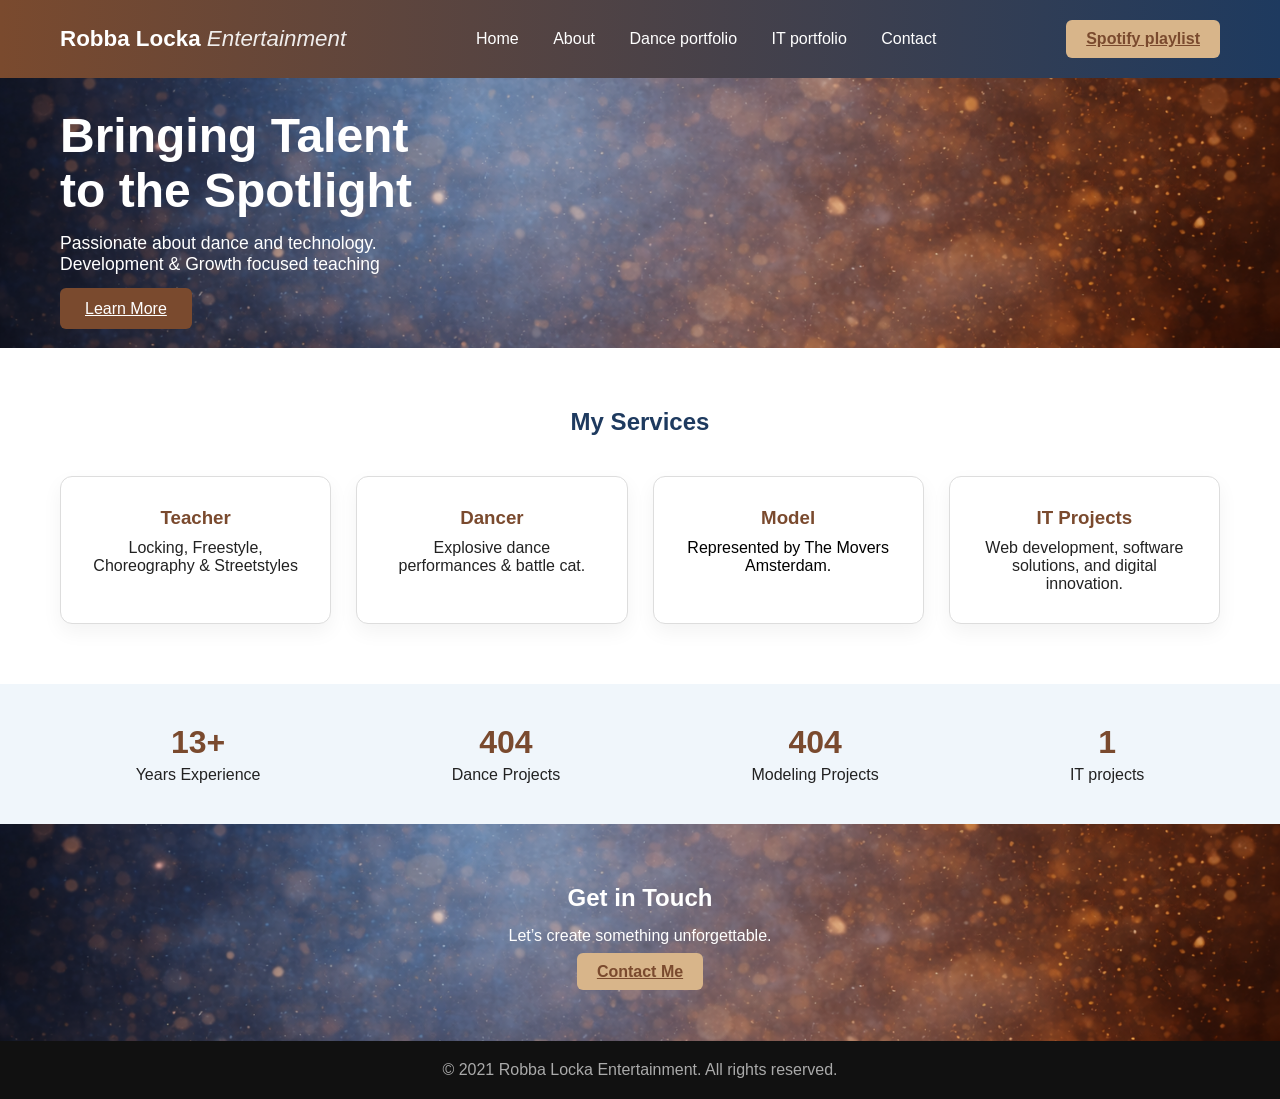
==== index.html @ 2c5d83d1 "Update index.html to correct links and content" ====
<!DOCTYPE html>
<html lang="en">
    
<head>
  <meta charset="UTF-8" />
  <meta name="viewport" content="width=device-width, initial-scale=1.0"/>
  <title>Robba Locka Entertainment</title>
  <link rel="stylesheet" href="Style_brown.css" />
</head>

<body>

<header class="navbar">
  <div class="logo">Robba Locka <span><em>Entertainment</em></span></div>
  <nav>
    <a href="index.html">Home</a>
    <a href="About_me.html">About</a>
    <a href="dance_projects.html">Dance portfolio</a>
    <a href="it_projects.html">IT portfolio</a>
    <a href="contact.html">Contact</a>
  </nav>
  <a class="btn-primary" href="https://open.spotify.com/playlist/37i9dQZF1DX4J520879081?si=25463012f0c74a8e" target="_blank">Spotify playlist</a>
</header>

<section class="hero">
  <div class="hero-content">
    <h1>Bringing Talent<br>to the Spotlight</h1>
    <p>Passionate about dance and technology. <br>Development & Growth focused teaching</p>
    <a class="btn-secondary" href="About_me.html">Learn More</a>
  </div>
</section>

<section class="services">
  <h2>My Services</h2>
  <div class="service-grid">
    <div class="card">
      <h3>Teacher</h3>
      <p>Locking, Freestyle, Choreography & Streetstyles</p>
    </div>
    <div class="card">
      <h3>Dancer</h3>
      <p>Explosive dance performances & battle cat.</p>
    </div>
    <div class="card">
      <h3>Model</h3>
      <a class="themoverslink" href="https://www.themovers.nl/" target="_blank">Represented by The Movers Amsterdam.</a>
    </div>
    <div class="card">
      <h3>IT Projects</h3>
      <p>Web development, software solutions, and digital innovation.</p>
    </div>
  </div>
</section>

<section class="stats">
  <div><strong>13+</strong><span>Years Experience</span></div>
  <div><strong>404</strong><span>Dance Projects</span></div>
  <div><strong>404</strong><span>Modeling Projects</span></div>
  <div><strong>1</strong><span>IT projects</span></div>
</section>

<section class="cta">
  <h2>Get in Touch</h2>
  <p>Let’s create something unforgettable.</p><br>
  <a href="contact.html" class="btn-primary">Contact Me</a>
</section>

<footer>
    <p>&copy; 2021 Robba Locka Entertainment. All rights reserved.</p>
</footer>

</body>

</html>
---- Style_brown.css ----
:root {
  --blue: #1e3a5f;
  --light-blue: #f0f6fb;
  --brown: #7a4a2e;
  --tan: #d8b58a;
  --white: #ffffff;
}

* {
  margin: 0;
  padding: 0;
  box-sizing: border-box;
  font-family: "Segoe UI", sans-serif;
}

body {
  background: var(--white);
  color: #222;
}

/* NAVBAR */
.navbar {
  display: flex;
  align-items: center;
  justify-content: space-between;
  padding: 20px 60px;
  background: linear-gradient(to right, var(--brown), var(--blue));
  color: var(--white);
}

.logo {
  font-size: 1.4rem;
  font-weight: bold;
}

.logo span {
  font-weight: 300;
  opacity: 0.9;
}

.navbar nav a {
  margin: 0 15px;
  color: var(--white);
  text-decoration: none;
}

.btn-primary {
  background: var(--tan);
  color: var(--brown);
  border: none;
  padding: 10px 20px;
  border-radius: 6px;
  cursor: pointer;
  font-weight: bold;
}

/* HERO */
.hero {
  height: 30vh;
  background: url("pictures/Background_1.png") no-repeat center / cover;
  display: flex;
  align-items: center;
  padding: 60px;
  color: var(--white);
}

.hero h1 {
  font-size: 3rem;
  margin-bottom: 15px;
}

.hero p {
  font-size: 1.1rem;
  margin-bottom: 25px;
}

.btn-secondary {
  background: var(--brown);
  color: var(--white);
  border: none;
  padding: 12px 25px;
  border-radius: 6px;
  cursor: pointer;
}

/* STATS */
.stats {
  display: flex;
  justify-content: space-around;
  padding: 40px;
  background: var(--light-blue);
}

.stats div {
  text-align: center;
}

.stats strong {
  font-size: 2rem;
  color: var(--brown);
}

.stats span {
  display: block;
  margin-top: 5px;
}

/* SERVICES */
.services {
  padding: 60px;
  text-align: center;
}

.services h2 {
  margin-bottom: 40px;
  color: var(--blue);
}

.service-grid {
  display: grid;
  grid-template-columns: repeat(auto-fit, minmax(250px, 1fr));
  gap: 25px;
}

.card {
  background: var(--white);
  border: 1px solid #ddd;
  padding: 30px;
  border-radius: 12px;
  box-shadow: 0 8px 20px rgba(0,0,0,0.05);
}

.card h3 {
  color: var(--brown);
  margin-bottom: 10px;
}

/* CTA */
.cta {
  background: url("pictures/Background_1.png") no-repeat center / cover;
  color: var(--white);
  padding: 60px;
  text-align: center;
}

.cta h2 {
  margin-bottom: 15px;
}

/* FOOTER */
footer {
  background: #111;
  color: #aaa;
  text-align: center;
  padding: 20px;
}

/* TABLE STYLES */
.portfolio{
  text-align: left;
}
.table-title {
  background: url("pictures/Background_1.png") no-repeat center / cover;
  color: var(--white);
  font-size: 24px;
  text-align: center;
  padding: 10px;
}
table {
  width: 80%;
  border-collapse: collapse;
  margin: 20px auto;
  border: #1e3a5f 2px solid;
}
td, th {
  border: 1px solid #1e3a5f;
  padding: 10px;
  width: 300px;
}

.col-description{
   font-style: none;
   text-align: left;
   color: var(--brown);
}

.external-link{
   color: var(--brown);
   font-weight: bold;
   text-decoration: none;
} 

.themoverslink{
   color: black;
   text-decoration: none;
  
}

.white{
    color: var(--white);
}

.Social_media{
    list-style-type: none;
    margin-top: auto; 
    margin-bottom: auto;
    padding: 0;
    display: inline;
}
/* ABOUT ME PAGE STYLES */
.contact-info {
  position: absolute;
  bottom: 40px;
  left: 40px;
  max-width: 800px;
  padding: 40px;
  border-radius: 12px;

  background: rgba(0, 0, 0, 0);
  color: white;

  box-shadow: 0 8px 20px rgba(0,0,0,0.3);
  backdrop-filter: blur(6px);
}
.contact-list {
  list-style: none;
  padding: 0;
}

.contact-list li {
  margin-bottom: 15px;
}

.social-media-list {
  list-style: none;
  padding-left: 0;
  display: flex;
  gap: 10px;
  margin-top: 15px;
}
.social-media-list li {
  display: inline;
}

/* BIOGRAPHY SECTION */
.biography p {
  margin-bottom: 1.2rem;
  line-height: 1.6;
  font-size: large;
}

.biography {
  max-width: 1500px;
  margin: 0 auto;
  padding: 80px 24px;
}

/* SKILLS SECTION */
.skills {
  padding: 60px;
  text-align: center;
}

.skills h2 {
  margin-bottom: 40px;
  color: var(--blue);
}

.skills-grid {
  display: grid;
  grid-template-columns: repeat(auto-fit, minmax(250px, 1fr));
  gap: 25px;
}

.skills-card {
  background: var(--white);
  border: 1px solid #ddd;
  padding: 30px;
  border-radius: 12px;
  box-shadow: 0 8px 20px rgba(0,0,0,0.05);
}

.skills-card h3 {
  color: var(--brown);
  margin-bottom: 10px;
}

.cta-skills {
  background: url("pictures/Background_1.png") no-repeat center / cover;
  color: var(--white);
  padding: 60px;
  text-align: center;
}

.cta-skills h2 {
  margin-bottom: 15px;
}

/* Video Design */

.video-hero {
  position: relative;
  width: 100%;
  height: 90vh;
  overflow: hidden;
}

.video-hero video {
  position: absolute;
  top: 50%;
  left: 50%;
  width: 100%;
  height: 100%;
  object-fit: cover;
  transform: translate(-50%, -50%);
  z-index: 1;
}

.video-overlay {
  position: relative;
  z-index: 2;
  height: 100%;
  display: flex;
  flex-direction: column;
  justify-content: center;
  padding: 60px;
  color: white;
  background: linear-gradient(
    90deg,
    rgba(0,0,0,0.6),
    rgba(0,0,0,0.2)
  );
}

/* SOUND BUTTON FOR VIDEO */
.sound-btn {
  position: absolute;
  bottom: 30px;
  right: 30px;
  z-index: 3;

  padding: 10px 16px;
  font-size: 0.9rem;
  font-weight: 600;

  background: rgba(0, 0, 0, 0.6);
  color: white;
  border: 1px solid rgba(255, 255, 255, 0.3);
  border-radius: 30px;

  cursor: pointer;
  backdrop-filter: blur(6px);
  transition: all 0.25s ease;
}

.sound-btn:hover {
  background: rgba(255, 255, 255, 0.15);
}

/* ===== MOBILE STYLES ===== */
@media (max-width: 768px) {
  .contact-info {
    left: 20px;
    right: 20px;
    bottom: 20px;
    max-width: none;
  }
}
@media (max-width: 768px) {
  .social-media-list {
    flex-direction: column;
    align-items: stretch;
    gap: 8px;
  }

  .social-media-list a {
    width: 100%;
    text-align: center;
  }
}
/* ===== END MOBILE STYLES ===== */
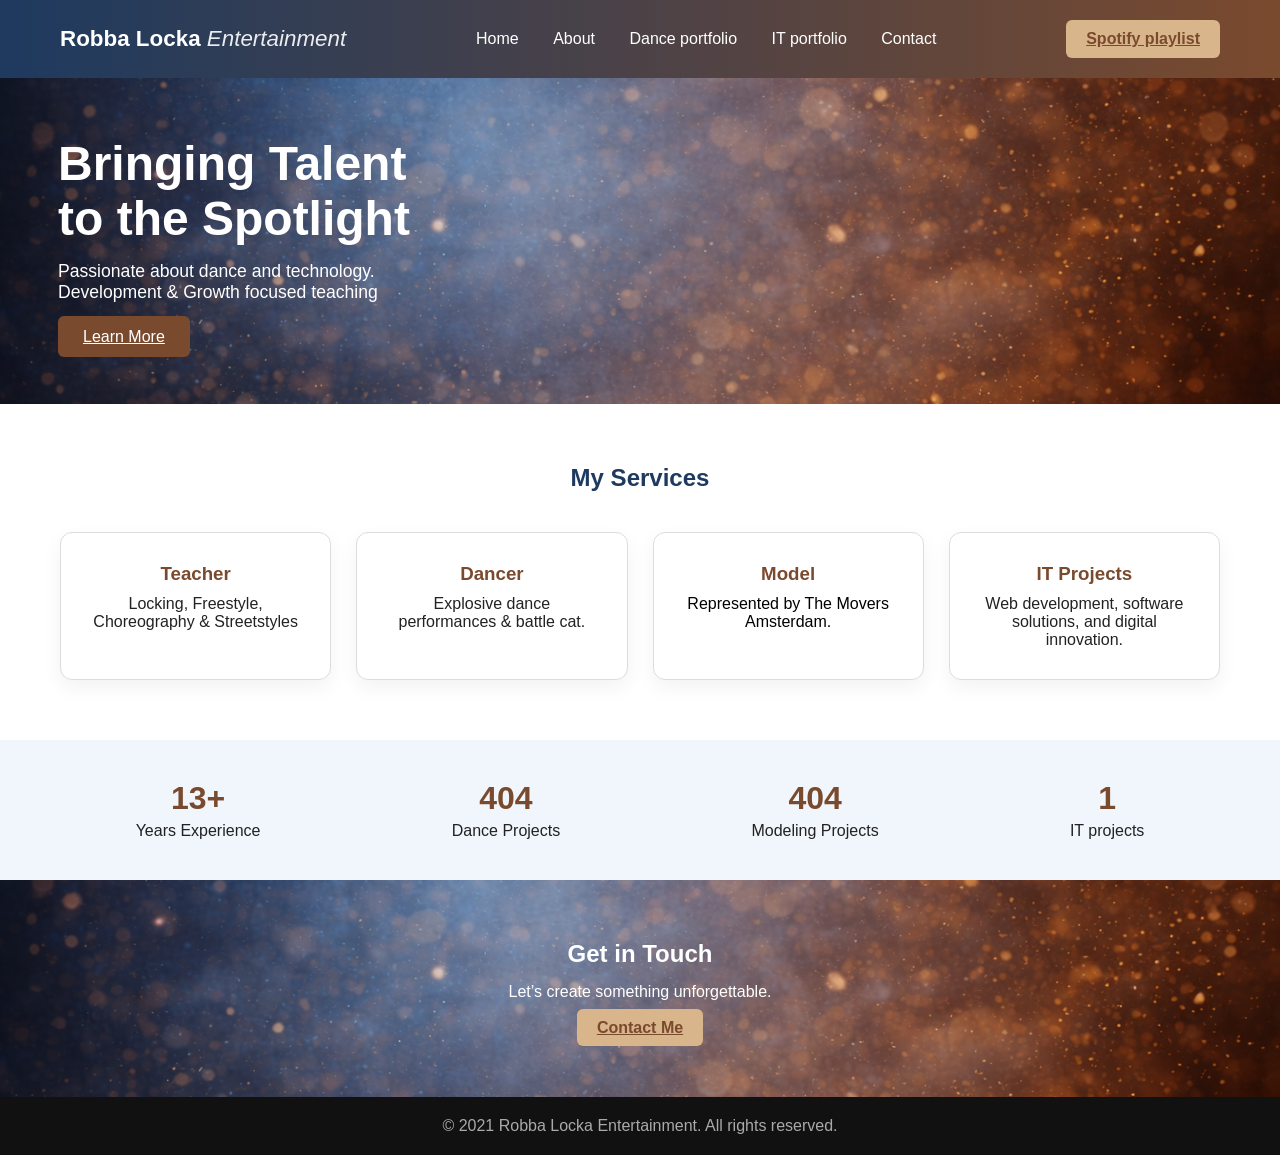
==== commit 91c364cd: "Change Spotify playlist link in index.html Updated Spotify playlist link in the header." ====
--- a/index.html
+++ b/index.html
@@ -19,7 +19,7 @@
     <a href="it_projects.html">IT portfolio</a>
     <a href="contact.html">Contact</a>
   </nav>
-  <a class="btn-primary" href="https://open.spotify.com/playlist/37i9dQZF1DX4J520879081?si=25463012f0c74a8e" target="_blank">Spotify playlist</a>
+  <a class="btn-primary" href="https://open.spotify.com/playlist/4BbkVVdAeqNhtyvKvNaJNX?si=d900c01793914208" target="_blank">Spotify playlist</a>
 </header>
 
 <section class="hero">
@@ -73,3 +73,4 @@
 
 </html>
 
+
--- a/Style_brown.css
+++ b/Style_brown.css
@@ -24,7 +24,7 @@
   align-items: center;
   justify-content: space-between;
   padding: 20px 60px;
-  background: linear-gradient(to right, var(--brown), var(--blue));
+  background: linear-gradient(to right, var(--blue), var(--brown));
   color: var(--white);
 }
 
@@ -56,11 +56,11 @@
 
 /* HERO */
 .hero {
-  height: 30vh;
+  height: auto;
   background: url("pictures/Background_1.png") no-repeat center / cover;
   display: flex;
   align-items: center;
-  padding: 60px;
+  padding: 58px;
   color: var(--white);
 }
 
@@ -378,4 +378,7 @@
     text-align: center;
   }
 }
-/* ===== END MOBILE STYLES ===== */+
+/* ===== END MOBILE STYLES ===== */
+
+
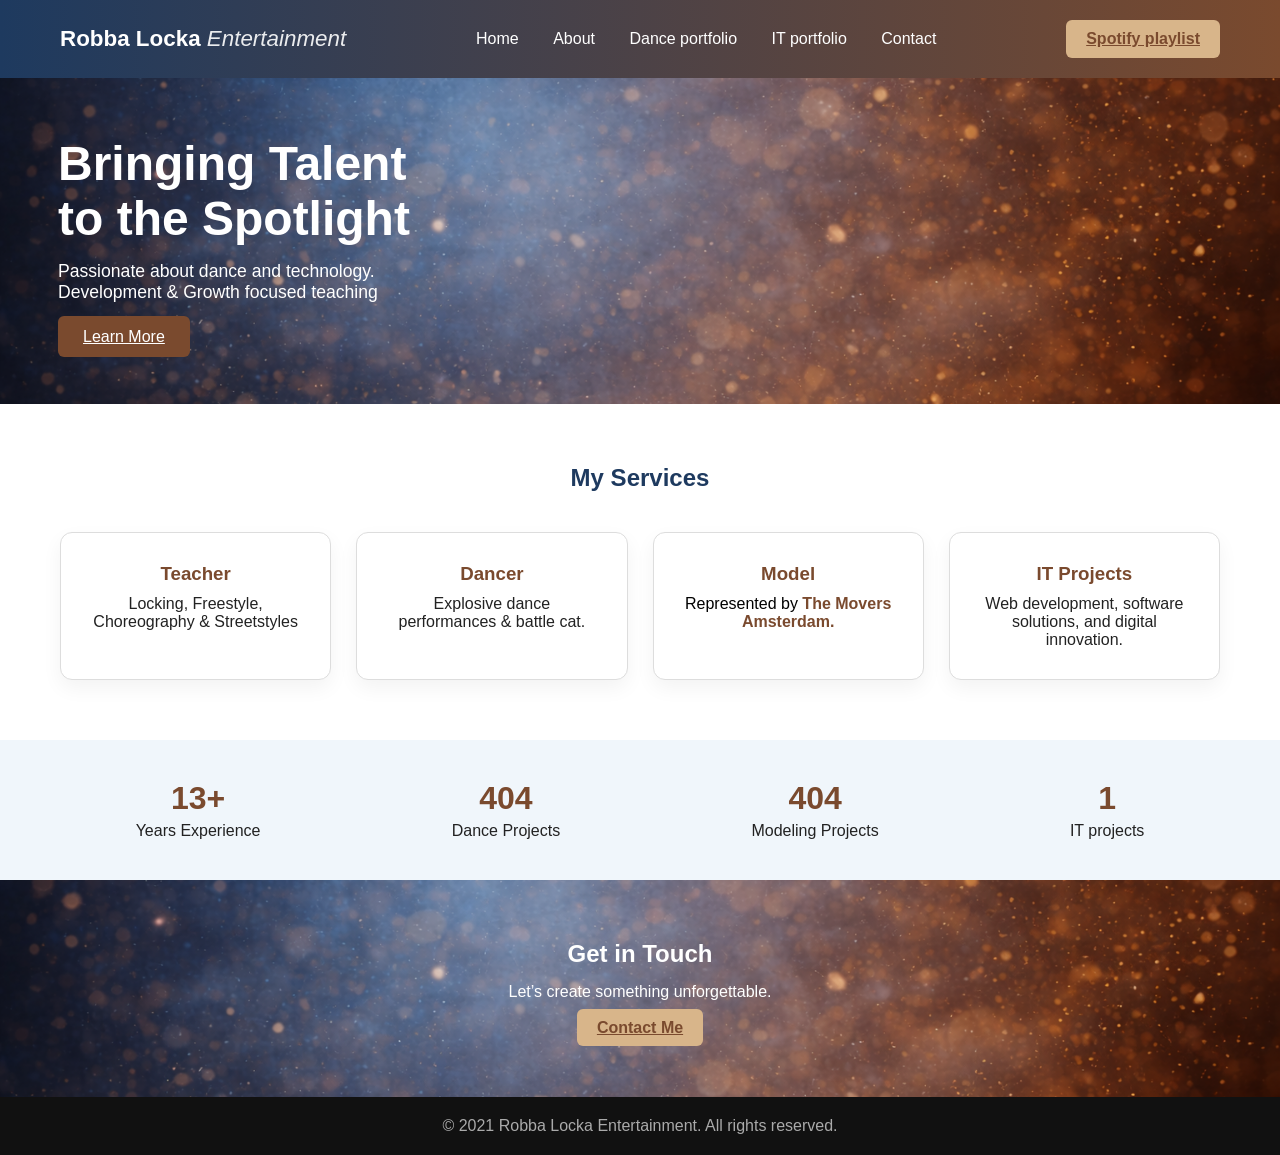
==== commit 65f537b5: "Fix HTML formatting and structure" ====
--- a/index.html
+++ b/index.html
@@ -43,7 +43,7 @@
     </div>
     <div class="card">
       <h3>Model</h3>
-      <a class="themoverslink" href="https://www.themovers.nl/" target="_blank">Represented by The Movers Amsterdam.</a>
+      <a class="themoverslink" href="https://www.themovers.nl/" target="_blank">Represented by <span class="external-link">The Movers Amsterdam.</span></a>
     </div>
     <div class="card">
       <h3>IT Projects</h3>
@@ -74,3 +74,4 @@
 </html>
 
 
+
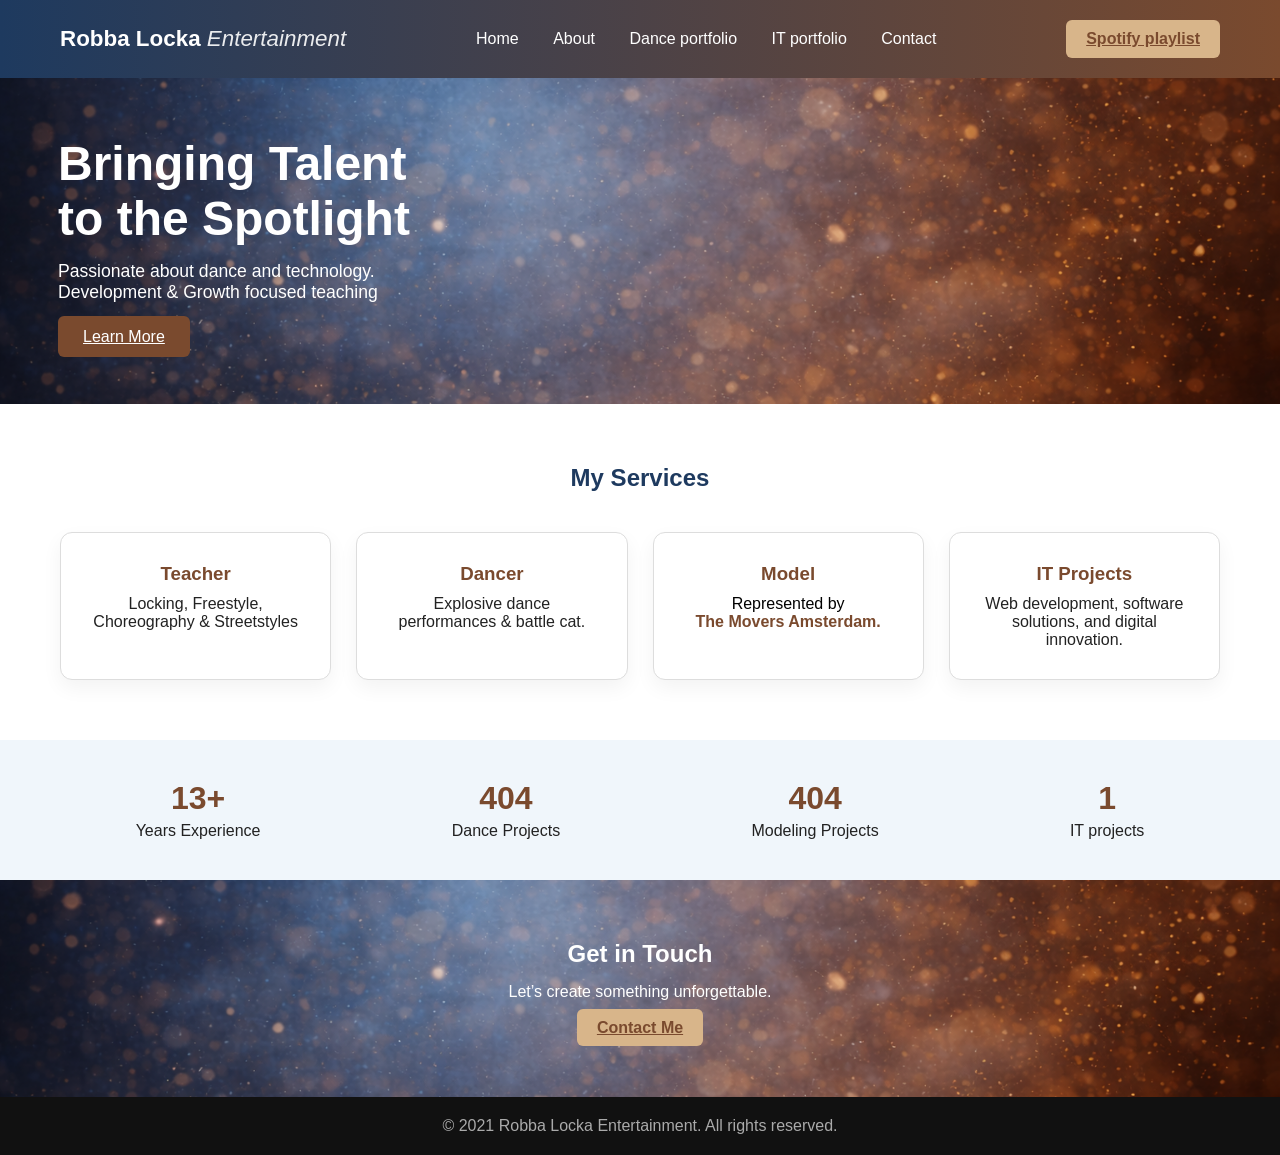
==== commit cb467755: "Fix HTML formatting and structure" ====
--- a/index.html
+++ b/index.html
@@ -43,7 +43,9 @@
     </div>
     <div class="card">
       <h3>Model</h3>
-      <a class="themoverslink" href="https://www.themovers.nl/" target="_blank">Represented by <span class="external-link">The Movers Amsterdam.</span></a>
+      <a class="themoverslink" href="https://www.themovers.nl/" target="_blank">Represented by 
+          <br>
+          <span class="external-link">The Movers Amsterdam.</span></a>
     </div>
     <div class="card">
       <h3>IT Projects</h3>
@@ -75,3 +77,4 @@
 
 
 
+
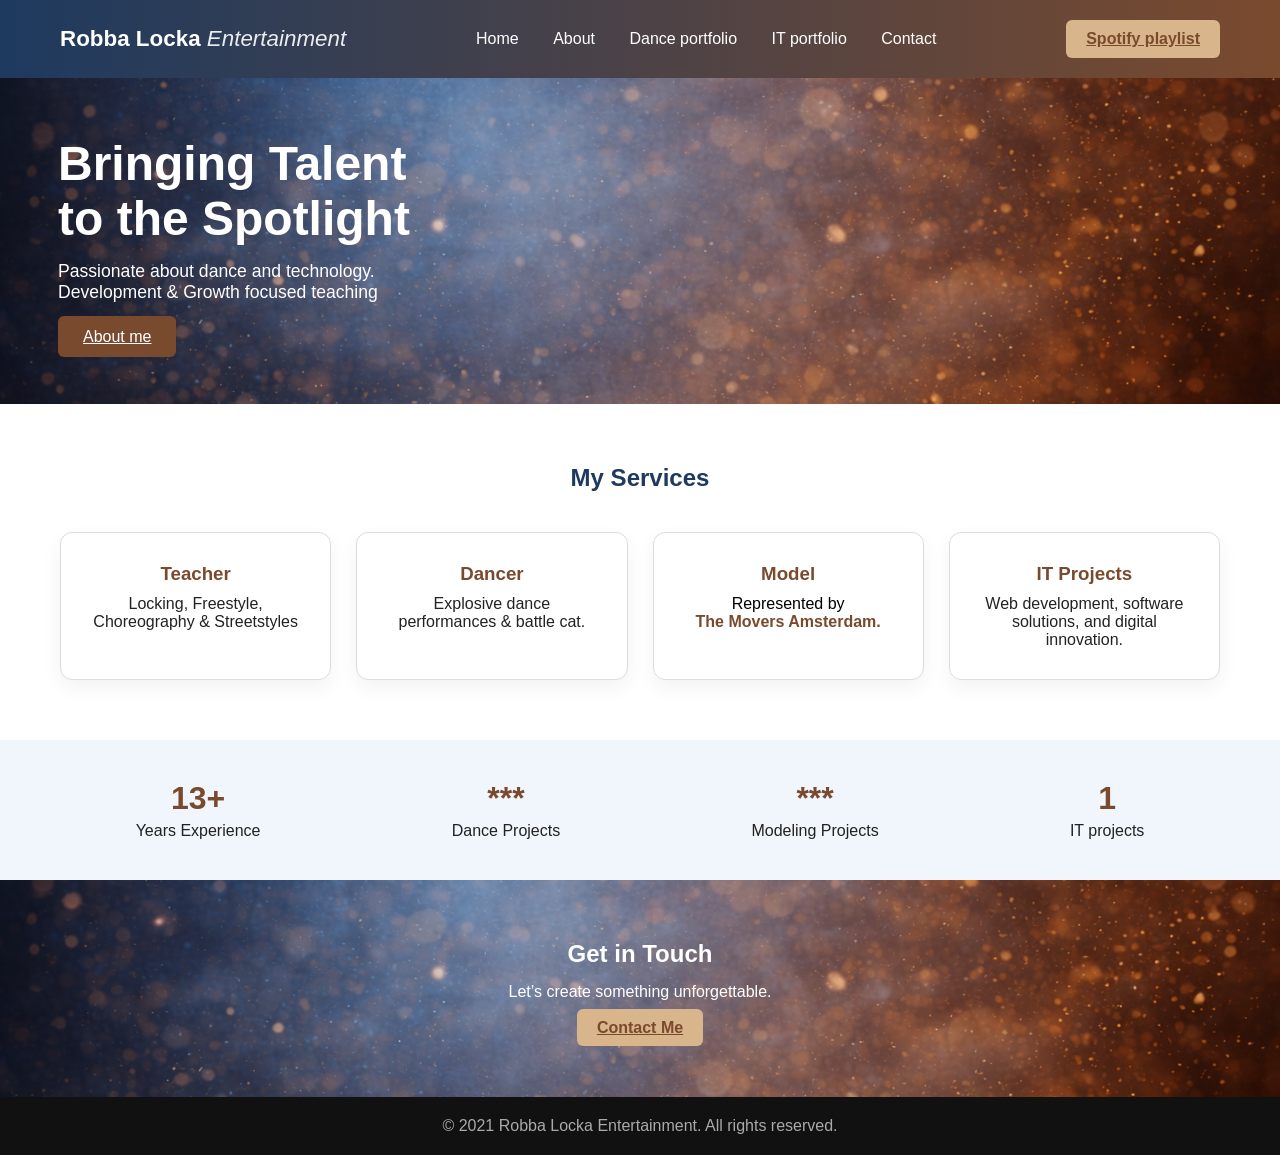
==== commit 9fee0317: "Fix HTML formatting and update content" ====
--- a/index.html
+++ b/index.html
@@ -26,7 +26,7 @@
   <div class="hero-content">
     <h1>Bringing Talent<br>to the Spotlight</h1>
     <p>Passionate about dance and technology. <br>Development & Growth focused teaching</p>
-    <a class="btn-secondary" href="About_me.html">Learn More</a>
+    <a class="btn-secondary" href="About_me.html">About me</a>
   </div>
 </section>
 
@@ -56,8 +56,8 @@
 
 <section class="stats">
   <div><strong>13+</strong><span>Years Experience</span></div>
-  <div><strong>404</strong><span>Dance Projects</span></div>
-  <div><strong>404</strong><span>Modeling Projects</span></div>
+  <div><strong>***</strong><span>Dance Projects</span></div>
+  <div><strong>***</strong><span>Modeling Projects</span></div>
   <div><strong>1</strong><span>IT projects</span></div>
 </section>
 
@@ -78,3 +78,4 @@
 
 
 
+
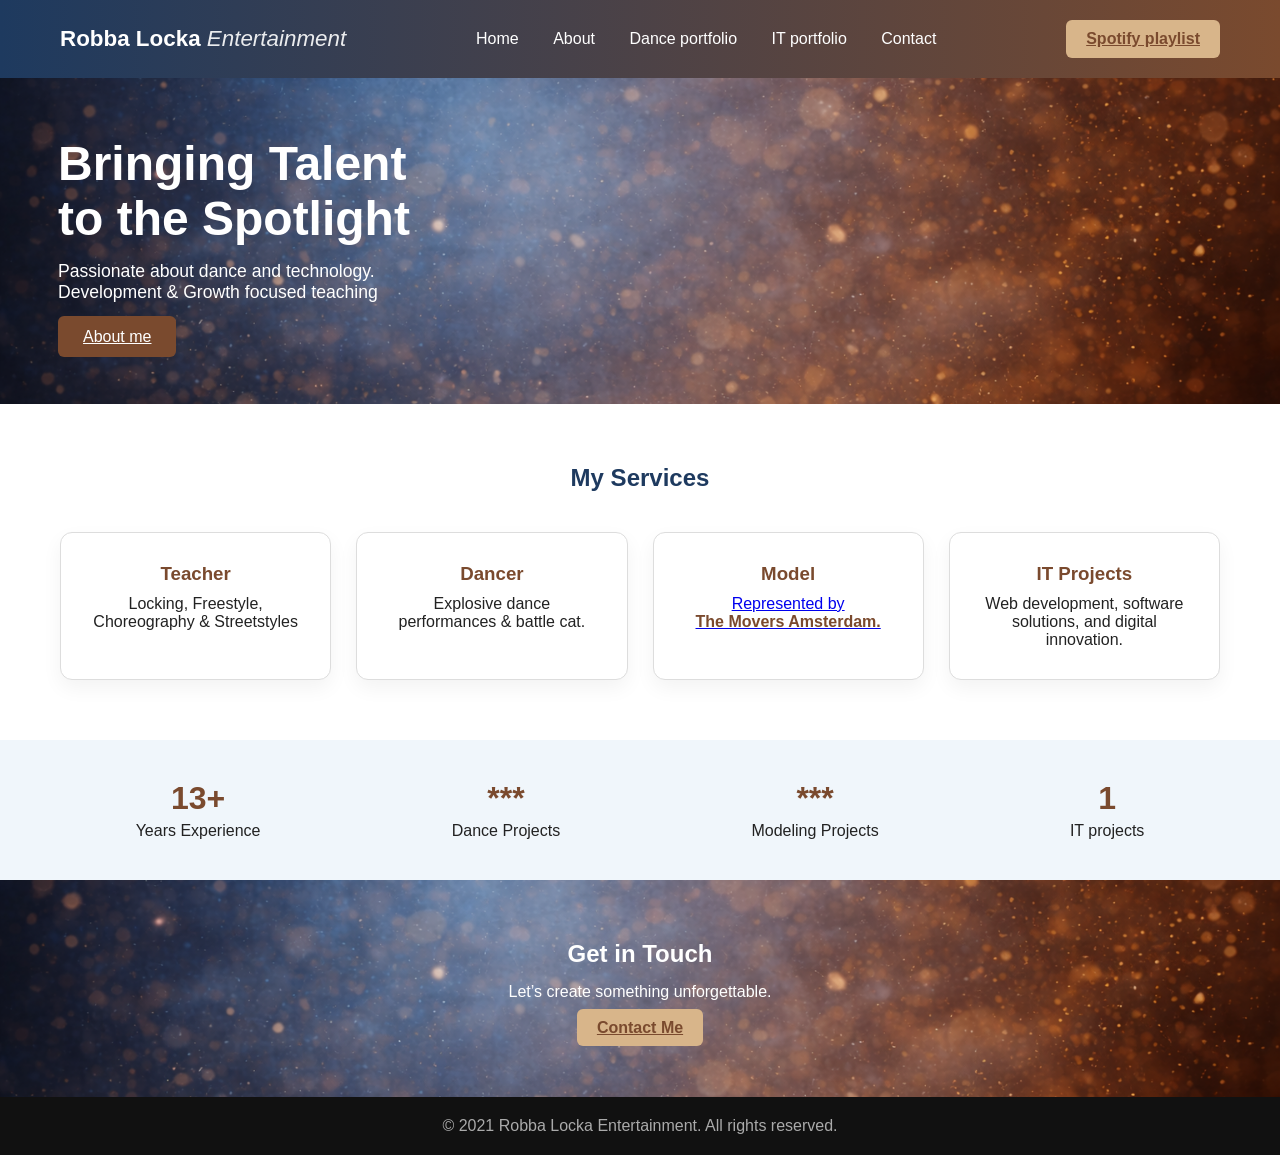
==== commit d7c5c53d: "Fix HTML formatting and restore document structure" ====
--- a/index.html
+++ b/index.html
@@ -43,9 +43,9 @@
     </div>
     <div class="card">
       <h3>Model</h3>
-      <a class="themoverslink" href="https://www.themovers.nl/" target="_blank">Represented by 
+      <a href="https://www.themovers.nl/" target="_blank">Represented by 
           <br>
-          <span class="external-link">The Movers Amsterdam.</span></a>
+          <span class="external-link themoverslink">The Movers Amsterdam.</span></a>
     </div>
     <div class="card">
       <h3>IT Projects</h3>
@@ -79,3 +79,4 @@
 
 
 
+
--- a/Style_brown.css
+++ b/Style_brown.css
@@ -190,9 +190,9 @@
    text-decoration: none;
 } 
 
-.themoverslink{
-   color: black;
-   text-decoration: none;
+.themoverslink:hover{
+  -webkit-text-stroke: 2px black; /* width and color */
+  color: white;
   
 }
 
@@ -382,3 +382,4 @@
 /* ===== END MOBILE STYLES ===== */
 
 
+
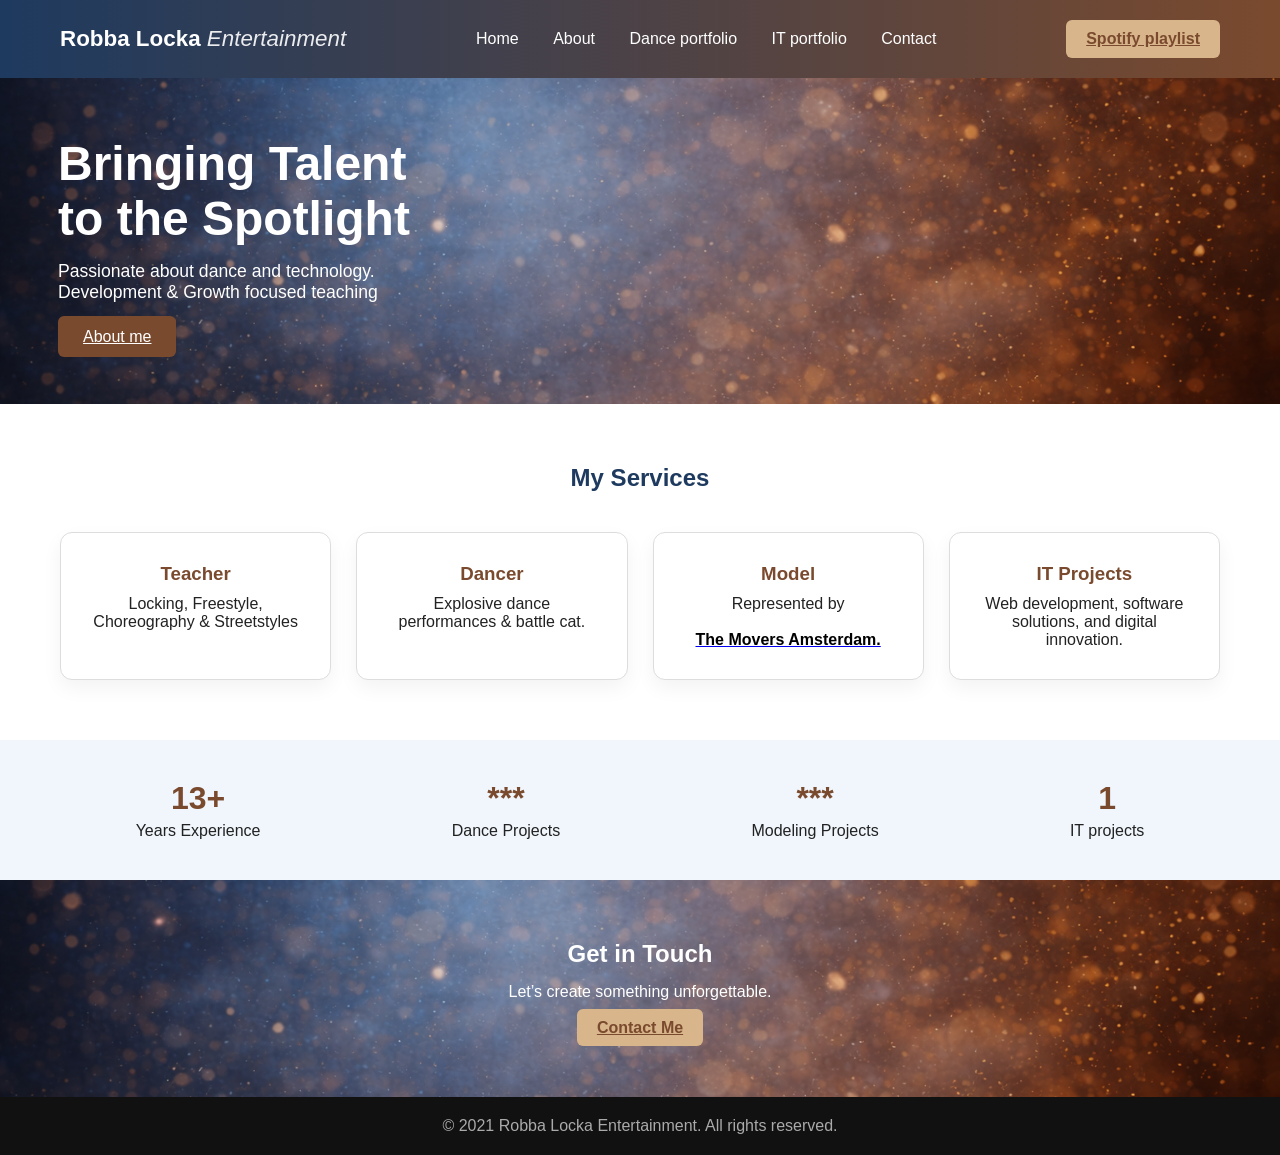
==== commit f883385c: "Update index.html" ====
--- a/index.html
+++ b/index.html
@@ -43,9 +43,9 @@
     </div>
     <div class="card">
       <h3>Model</h3>
-      <a href="https://www.themovers.nl/" target="_blank">Represented by 
+          <p>Represented by</p> 
           <br>
-          <span class="external-link themoverslink">The Movers Amsterdam.</span></a>
+          <a href="https://www.themovers.nl/" target="_blank"><span class="external-link themoverslink">The Movers Amsterdam.</span></a>
     </div>
     <div class="card">
       <h3>IT Projects</h3>
@@ -80,3 +80,4 @@
 
 
 
+
--- a/Style_brown.css
+++ b/Style_brown.css
@@ -190,10 +190,14 @@
    text-decoration: none;
 } 
 
+.themoverslink {
+  font-style: none;
+  color: black;
+}
+
 .themoverslink:hover{
-  -webkit-text-stroke: 2px black; /* width and color */
+  -webkit-text-stroke: 1px black; /* width and color */
   color: white;
-  
 }
 
 .white{
@@ -383,3 +387,4 @@
 
 
 
+
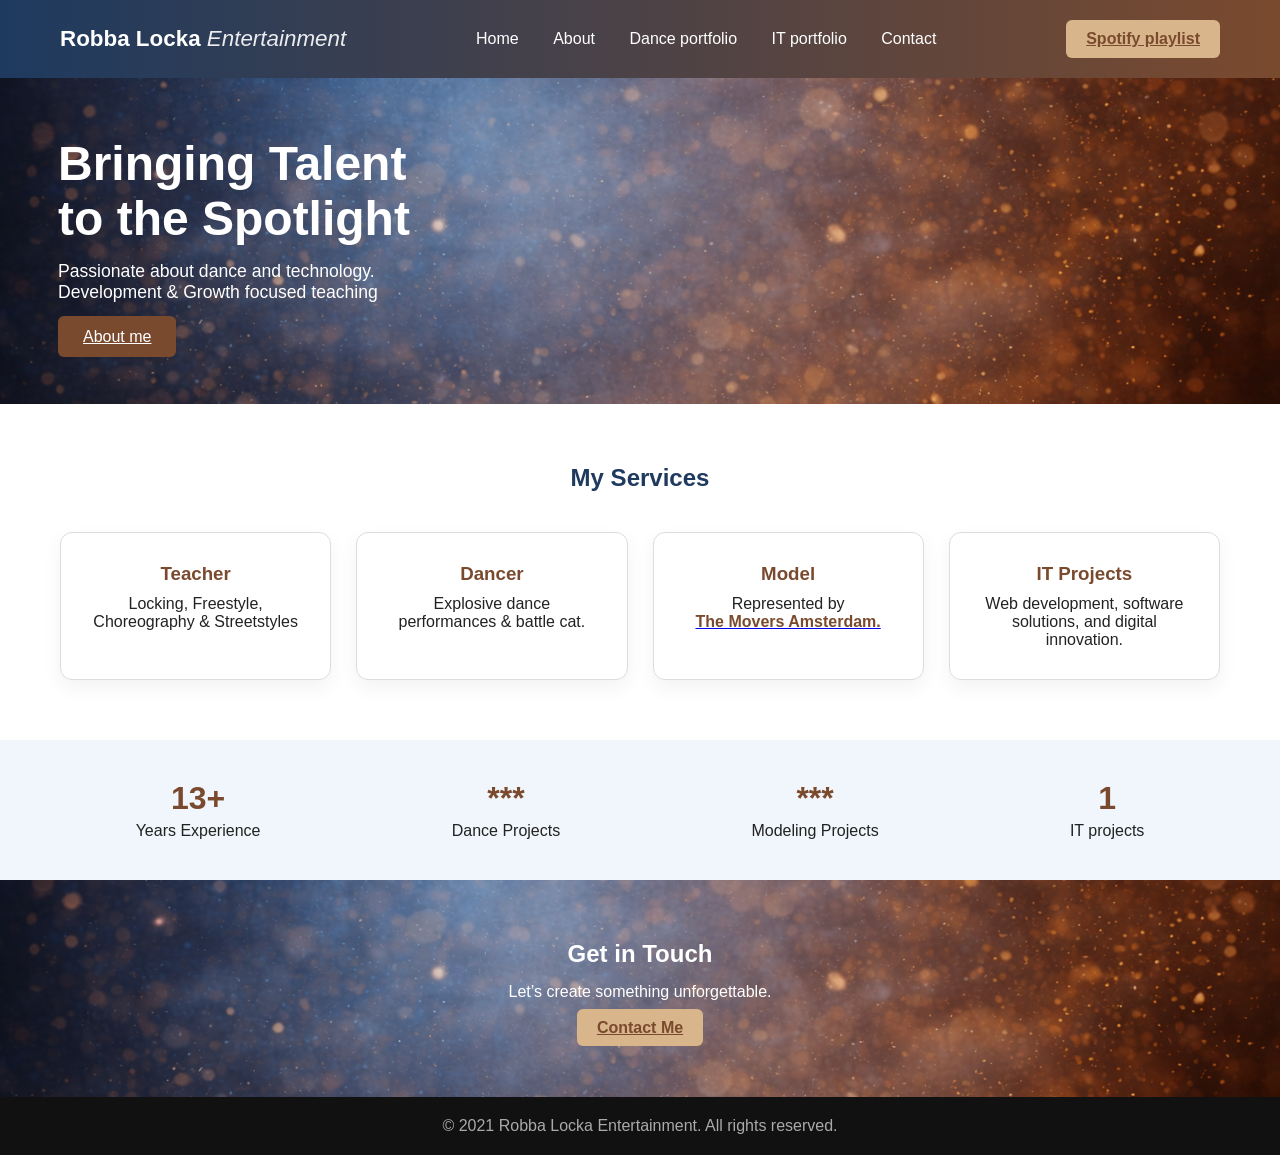
==== commit 7dc35a19: "Fix HTML formatting issues in index.html" ====
--- a/index.html
+++ b/index.html
@@ -43,8 +43,7 @@
     </div>
     <div class="card">
       <h3>Model</h3>
-          <p>Represented by</p> 
-          <br>
+          <p>Represented by</p>
           <a href="https://www.themovers.nl/" target="_blank"><span class="external-link themoverslink">The Movers Amsterdam.</span></a>
     </div>
     <div class="card">
@@ -81,3 +80,4 @@
 
 
 
+
--- a/Style_brown.css
+++ b/Style_brown.css
@@ -190,10 +190,10 @@
    text-decoration: none;
 } 
 
-.themoverslink {
+/* .themoverslink {
   font-style: none;
-  color: black;
-}
+  text-decoration:none;
+} */
 
 .themoverslink:hover{
   -webkit-text-stroke: 1px black; /* width and color */
@@ -388,3 +388,4 @@
 
 
 
+
